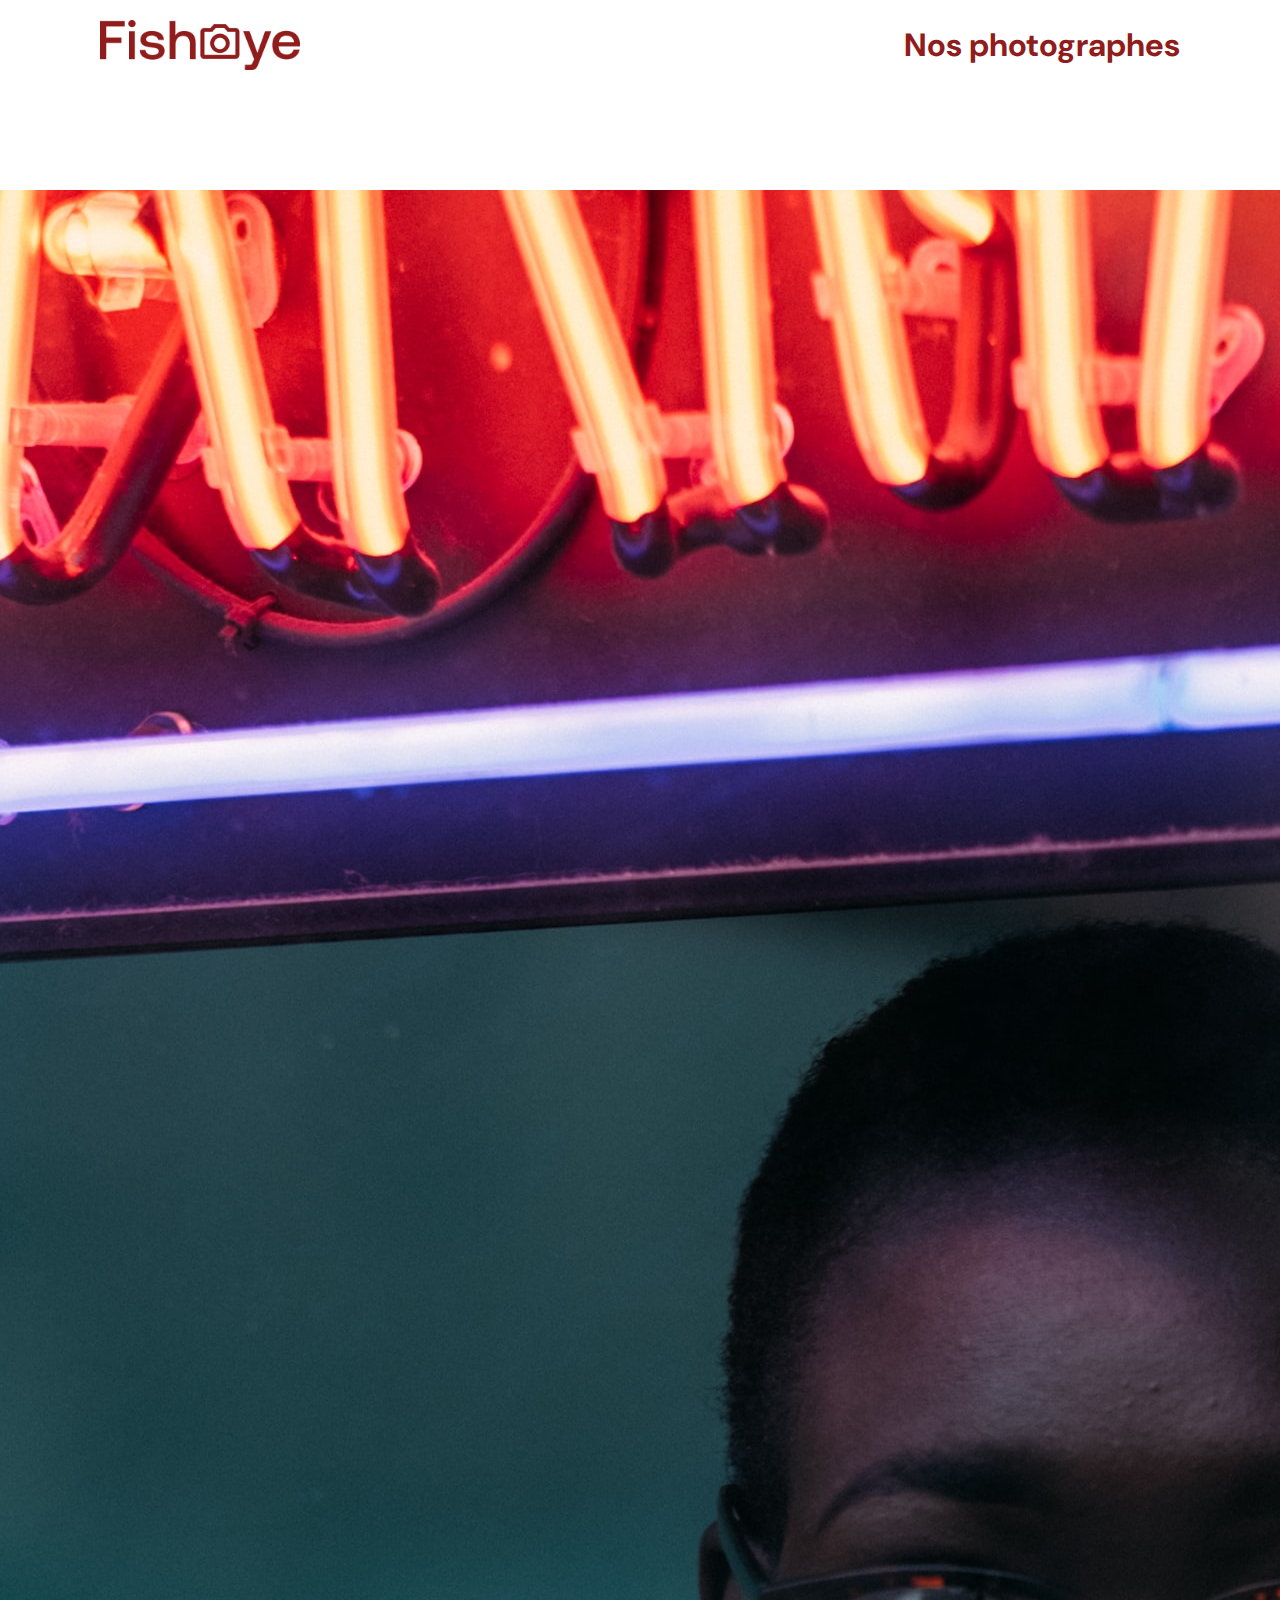
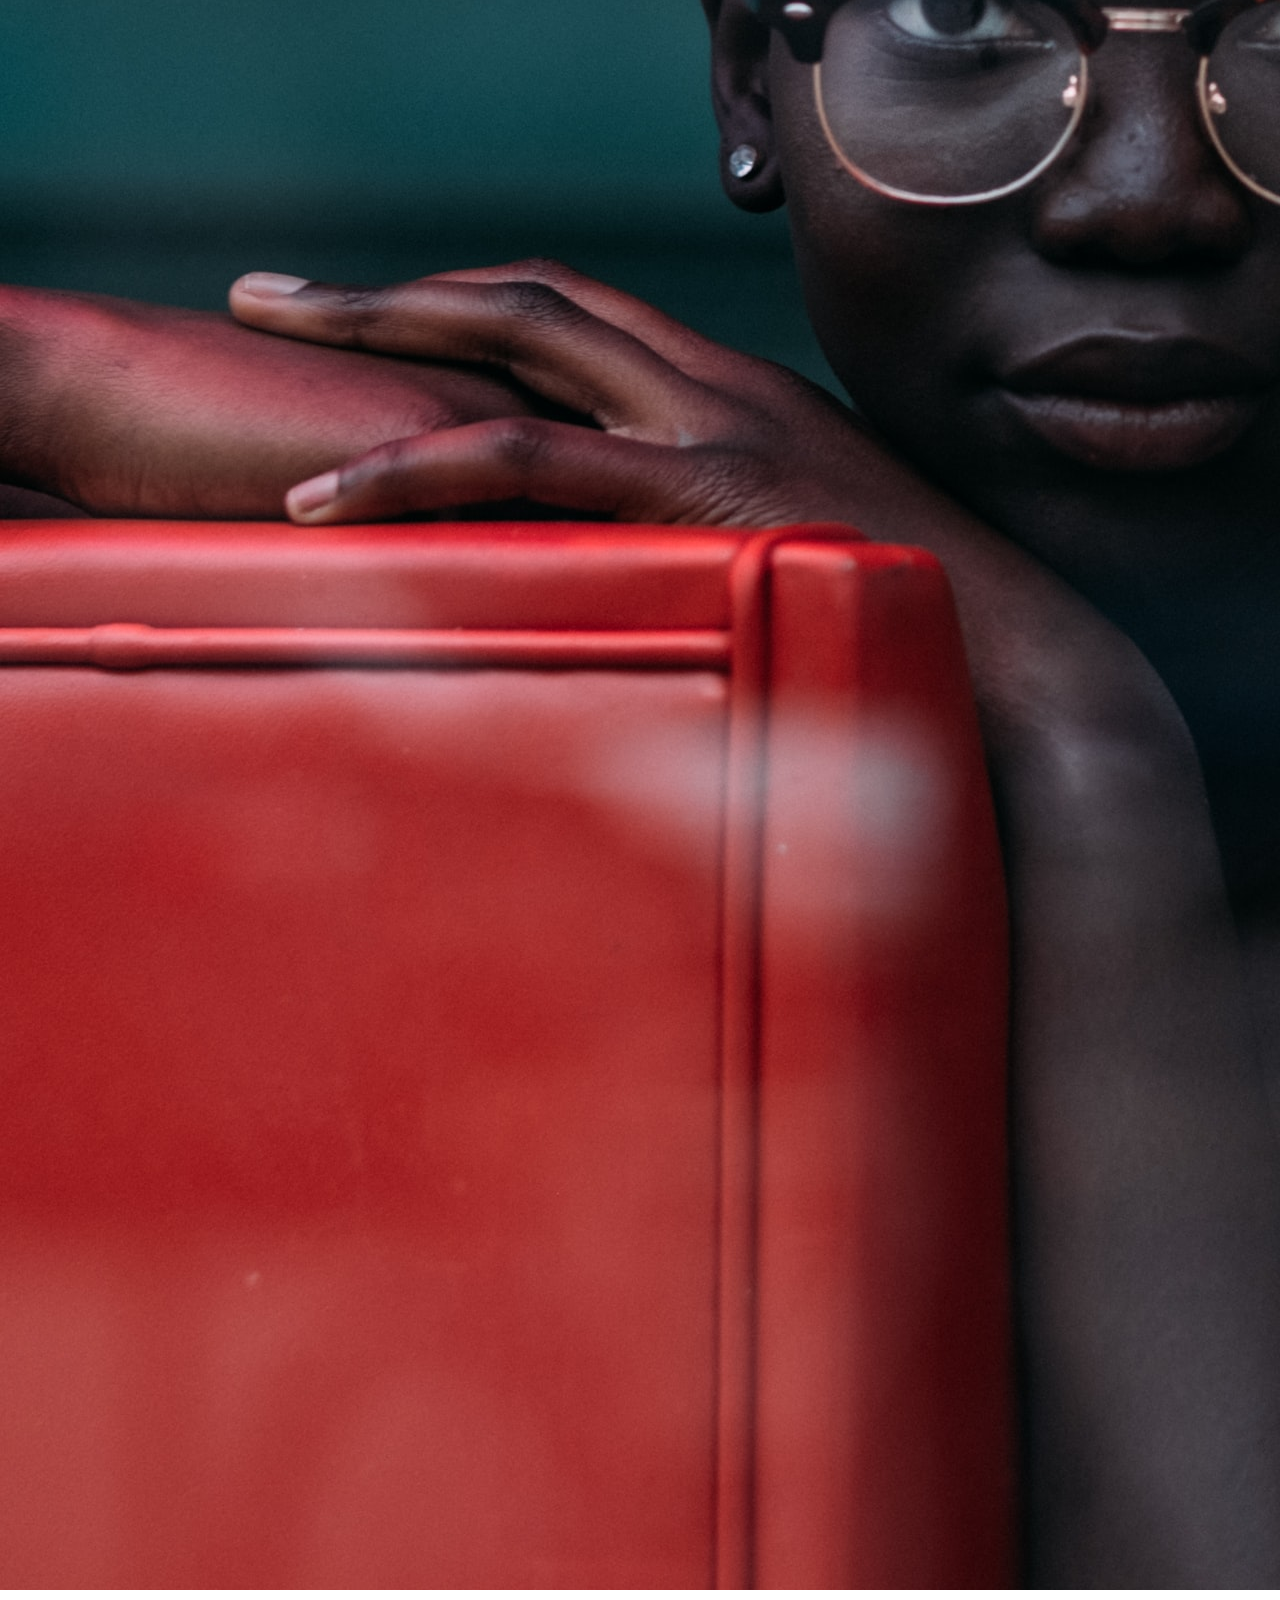
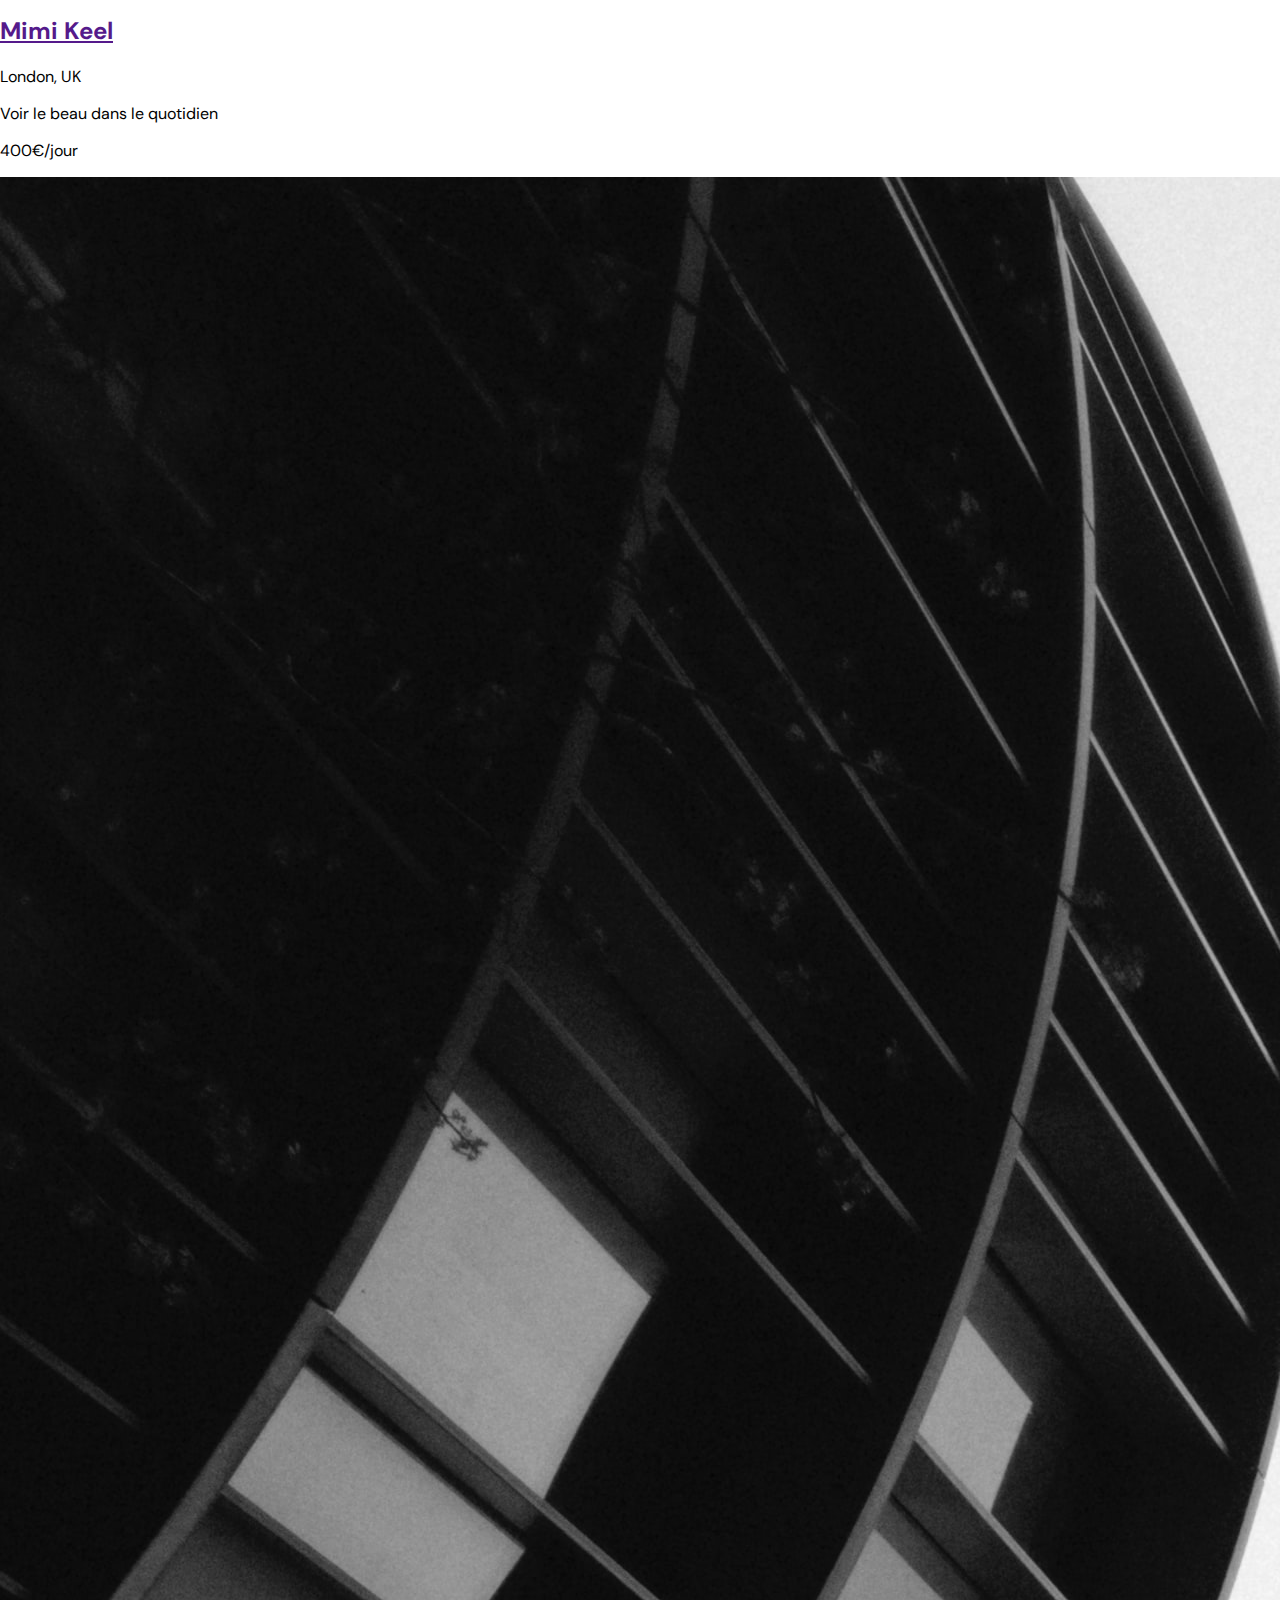
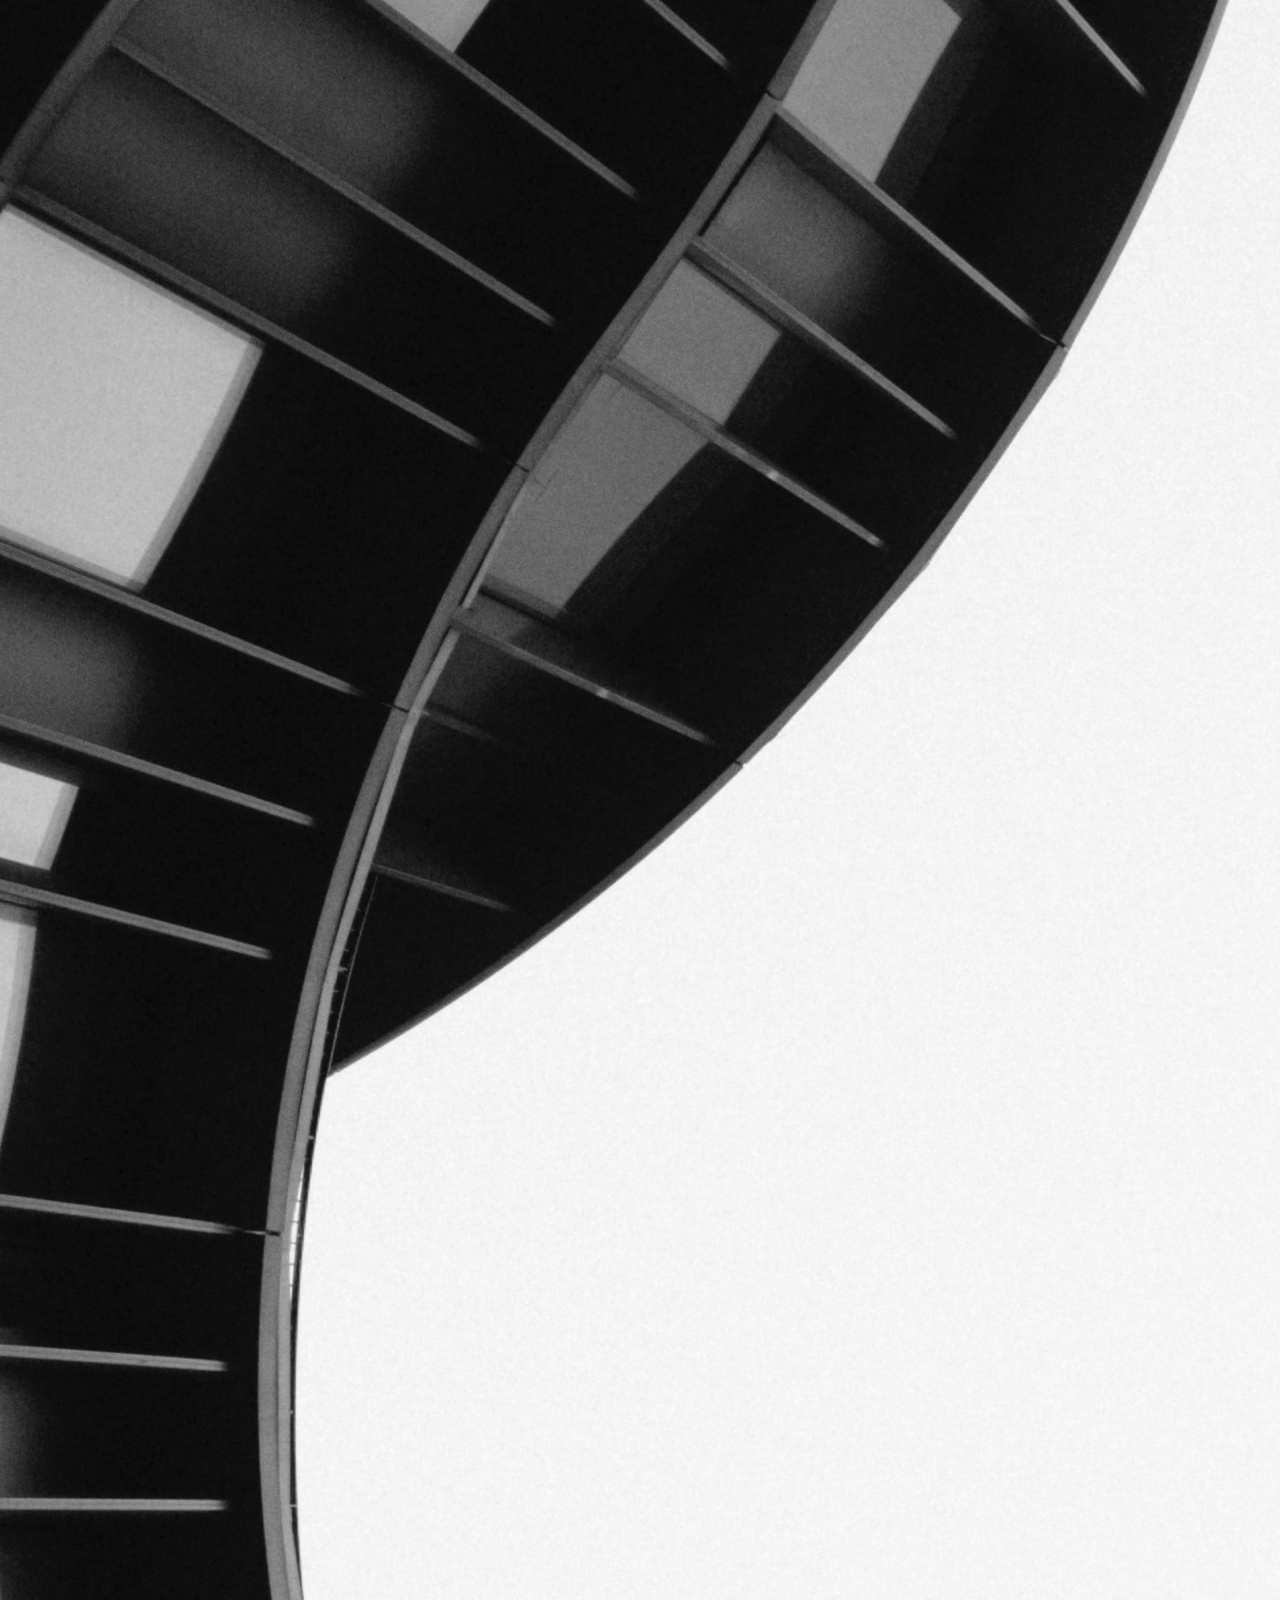
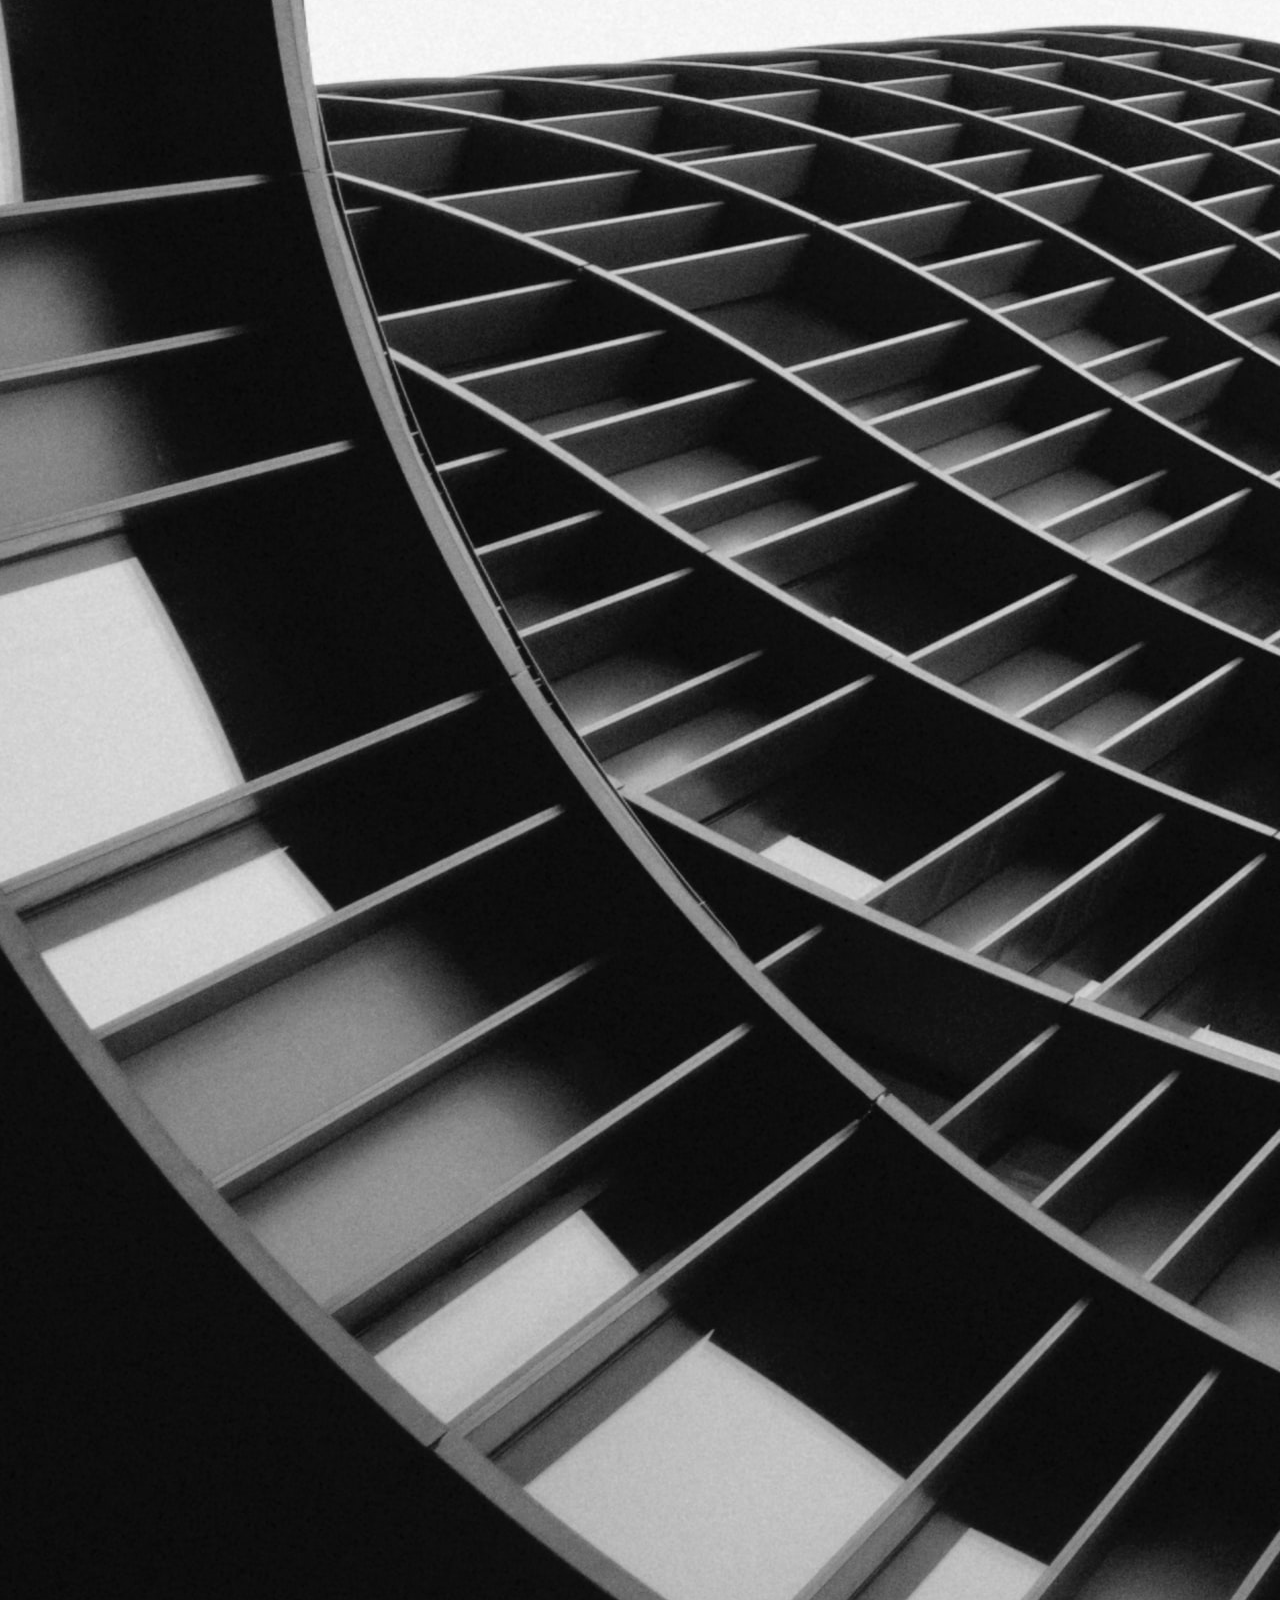
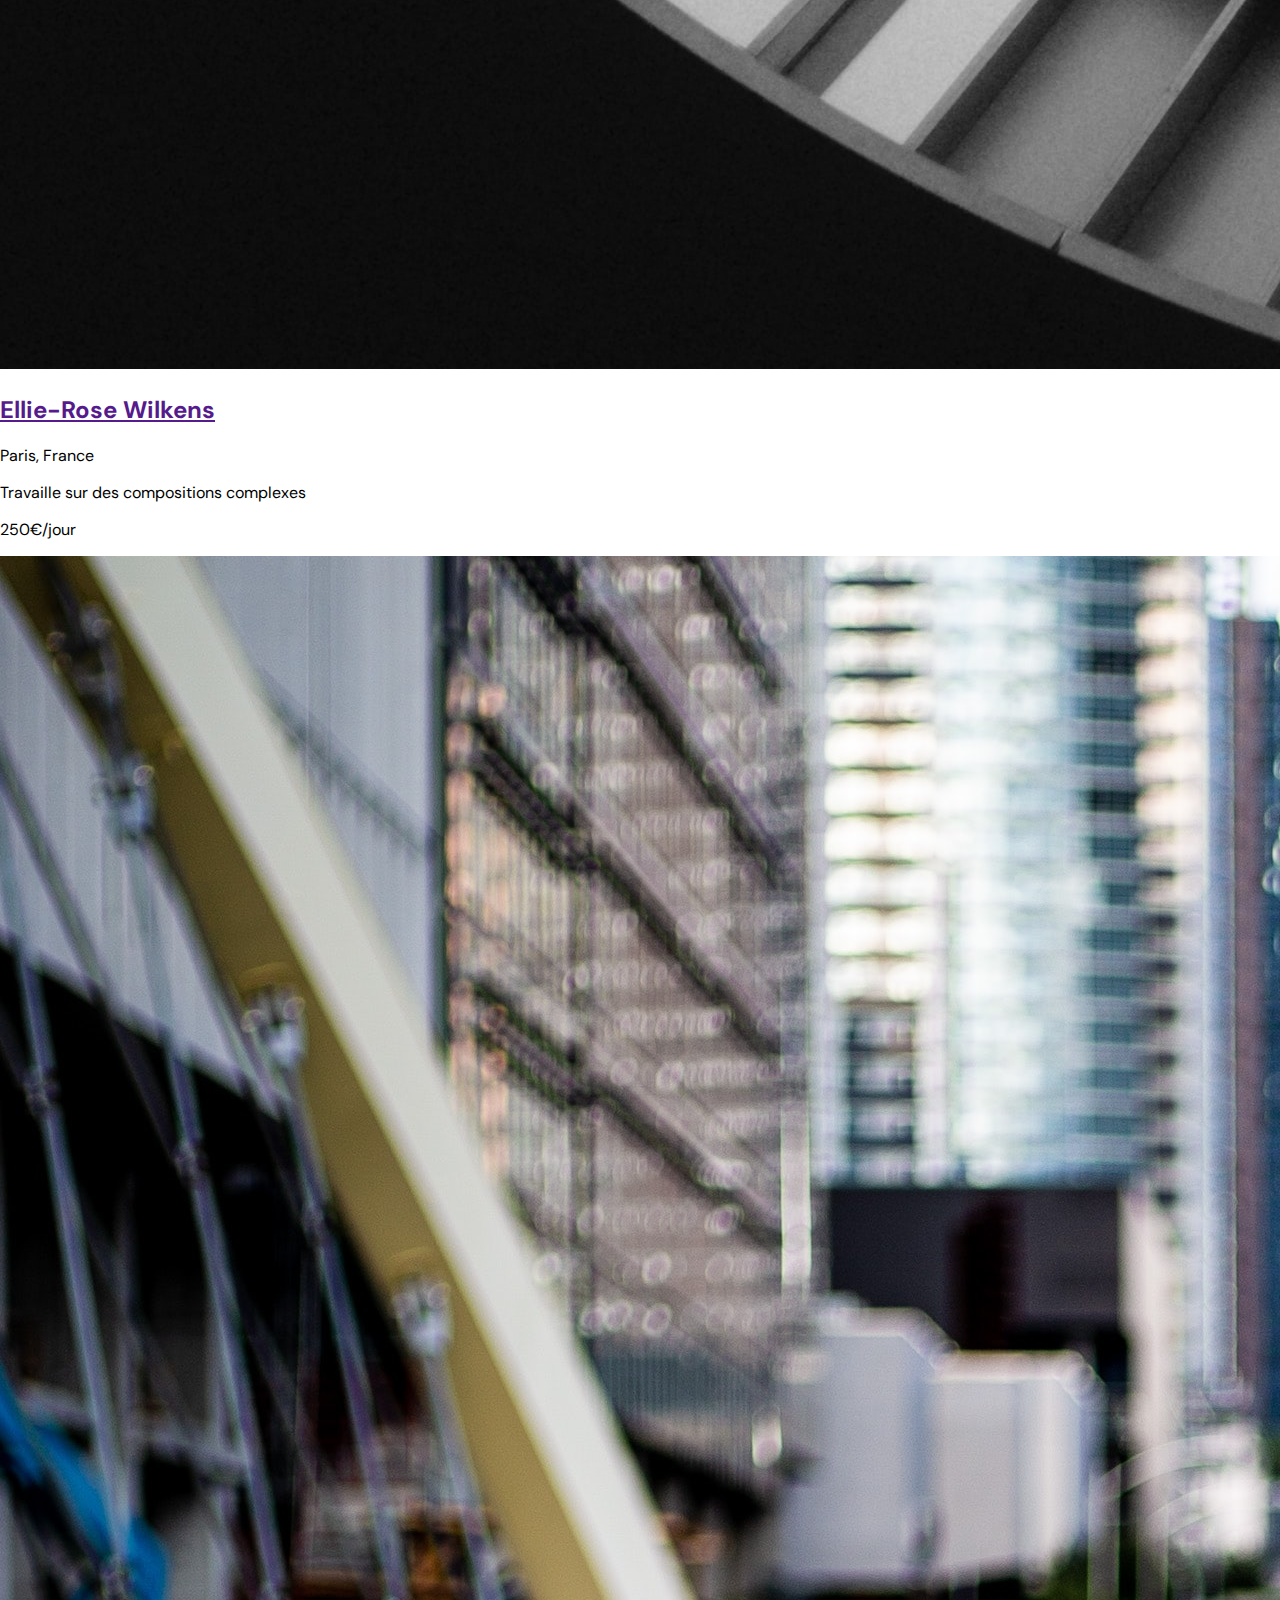
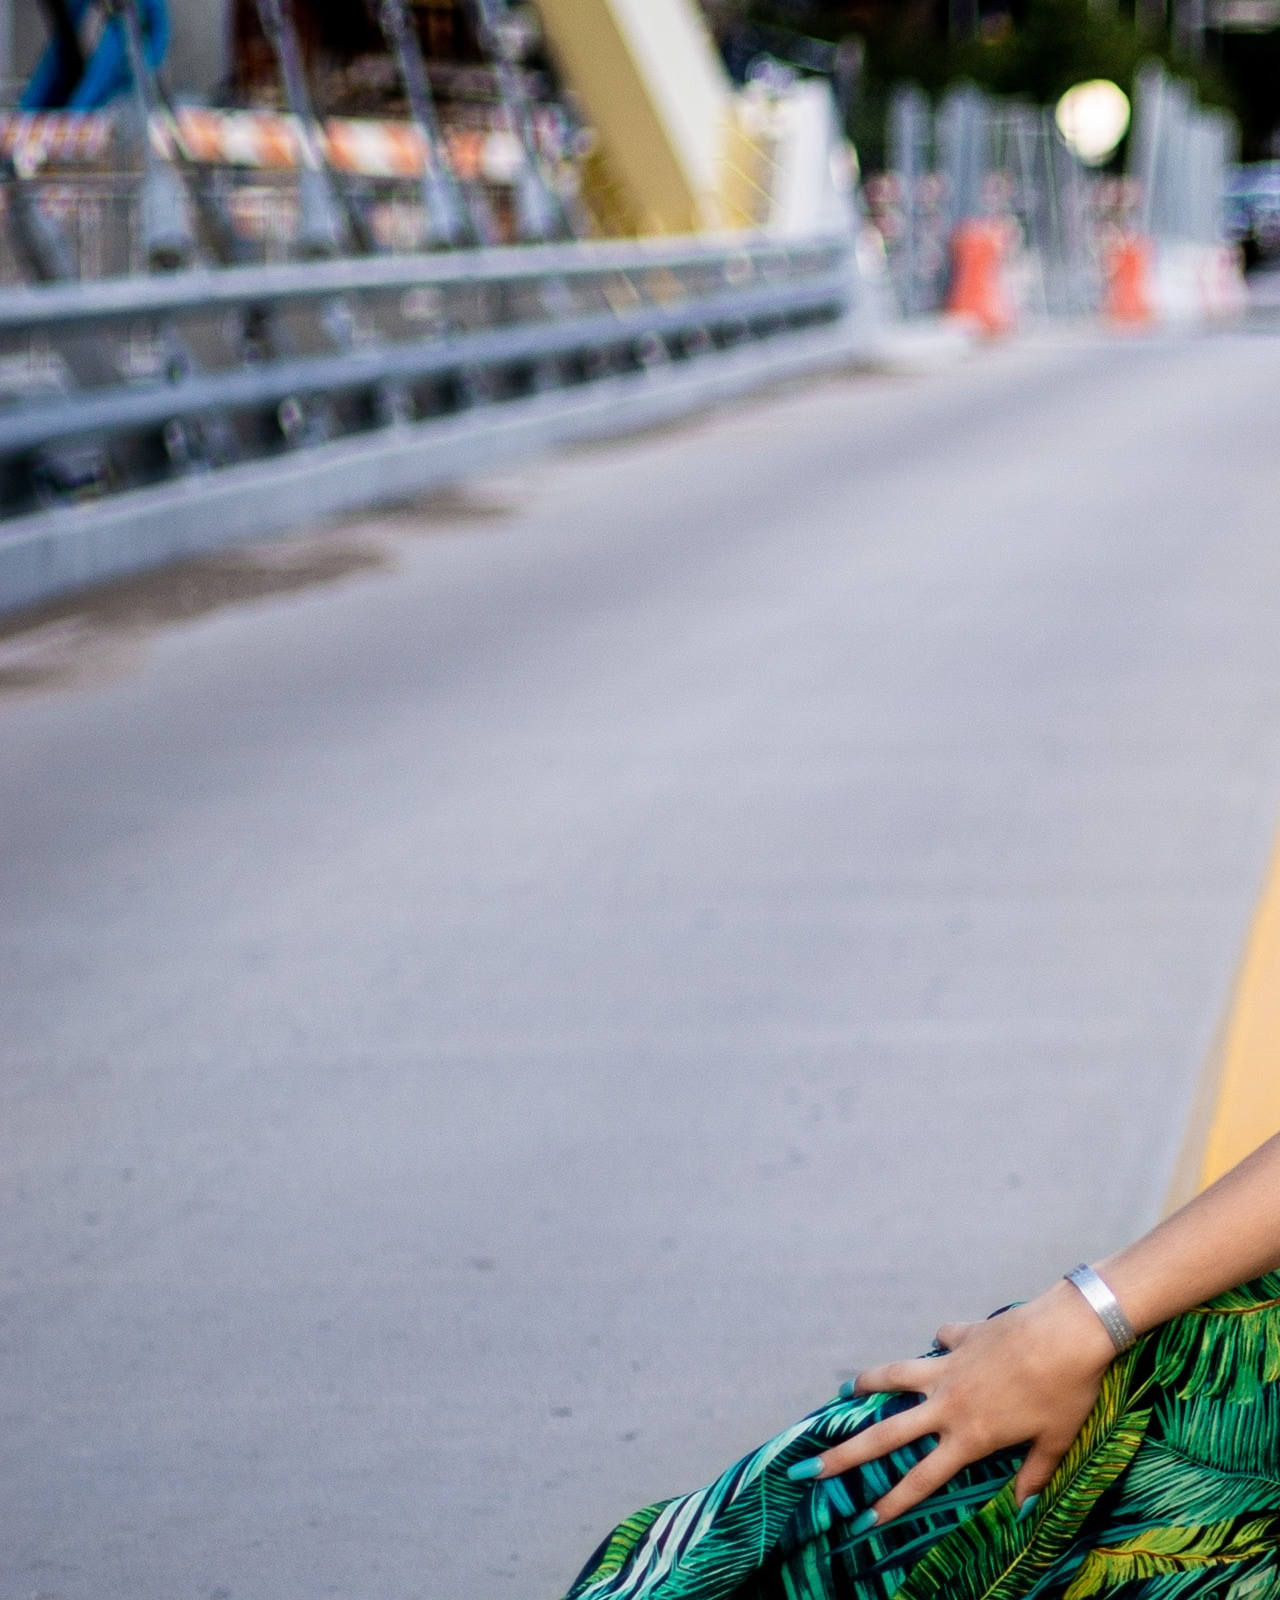
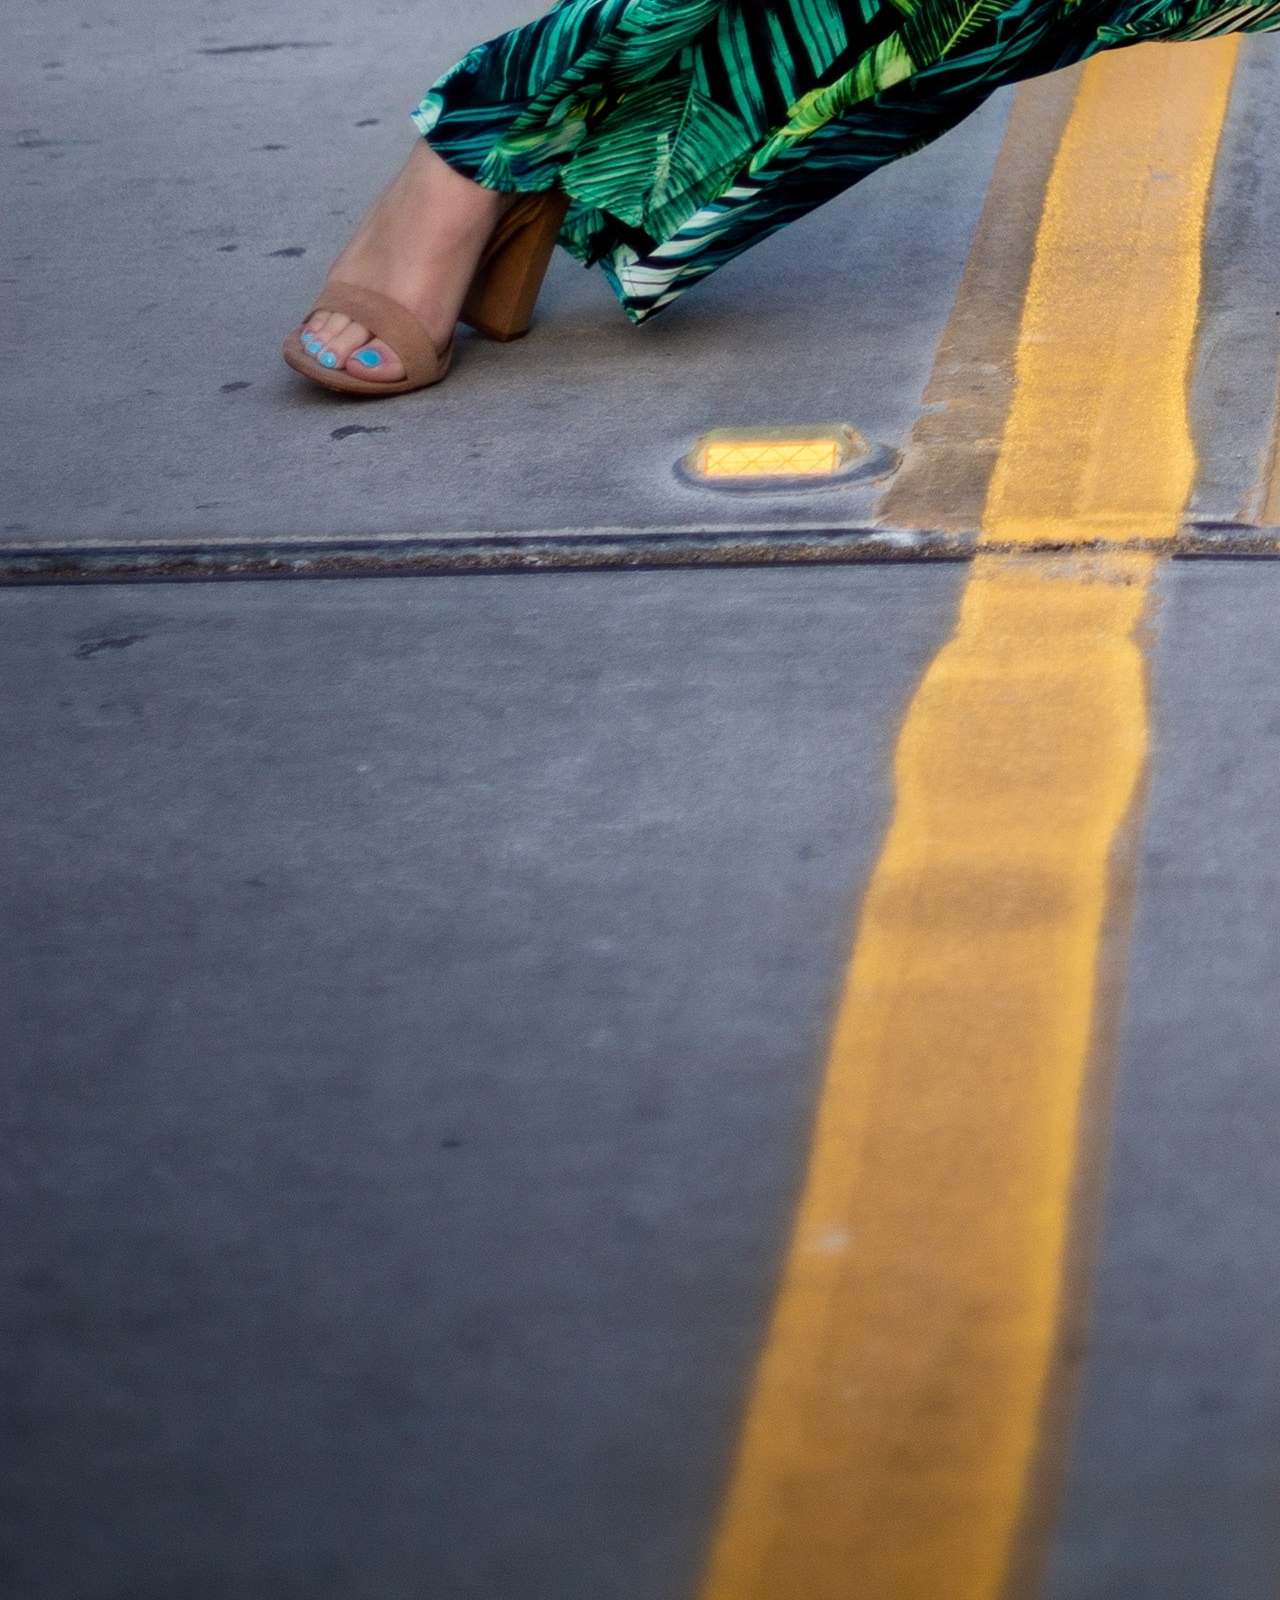
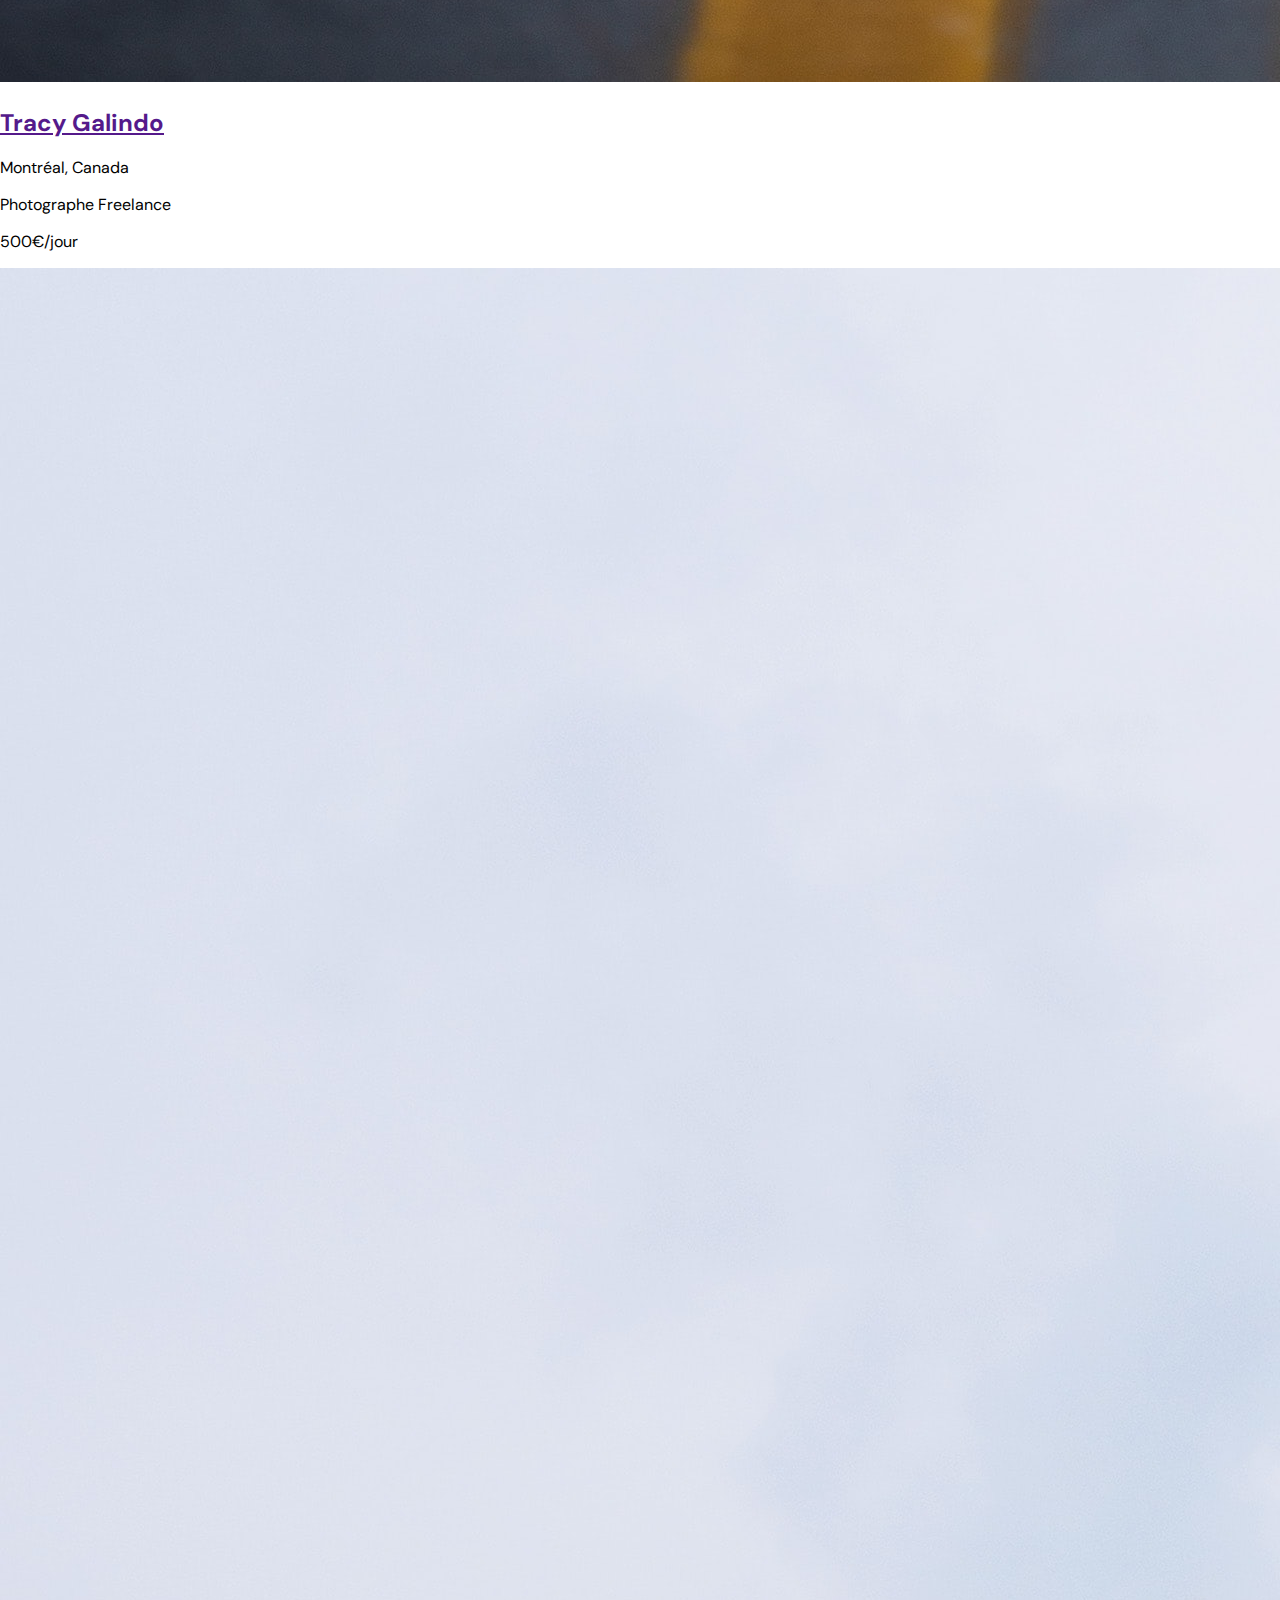
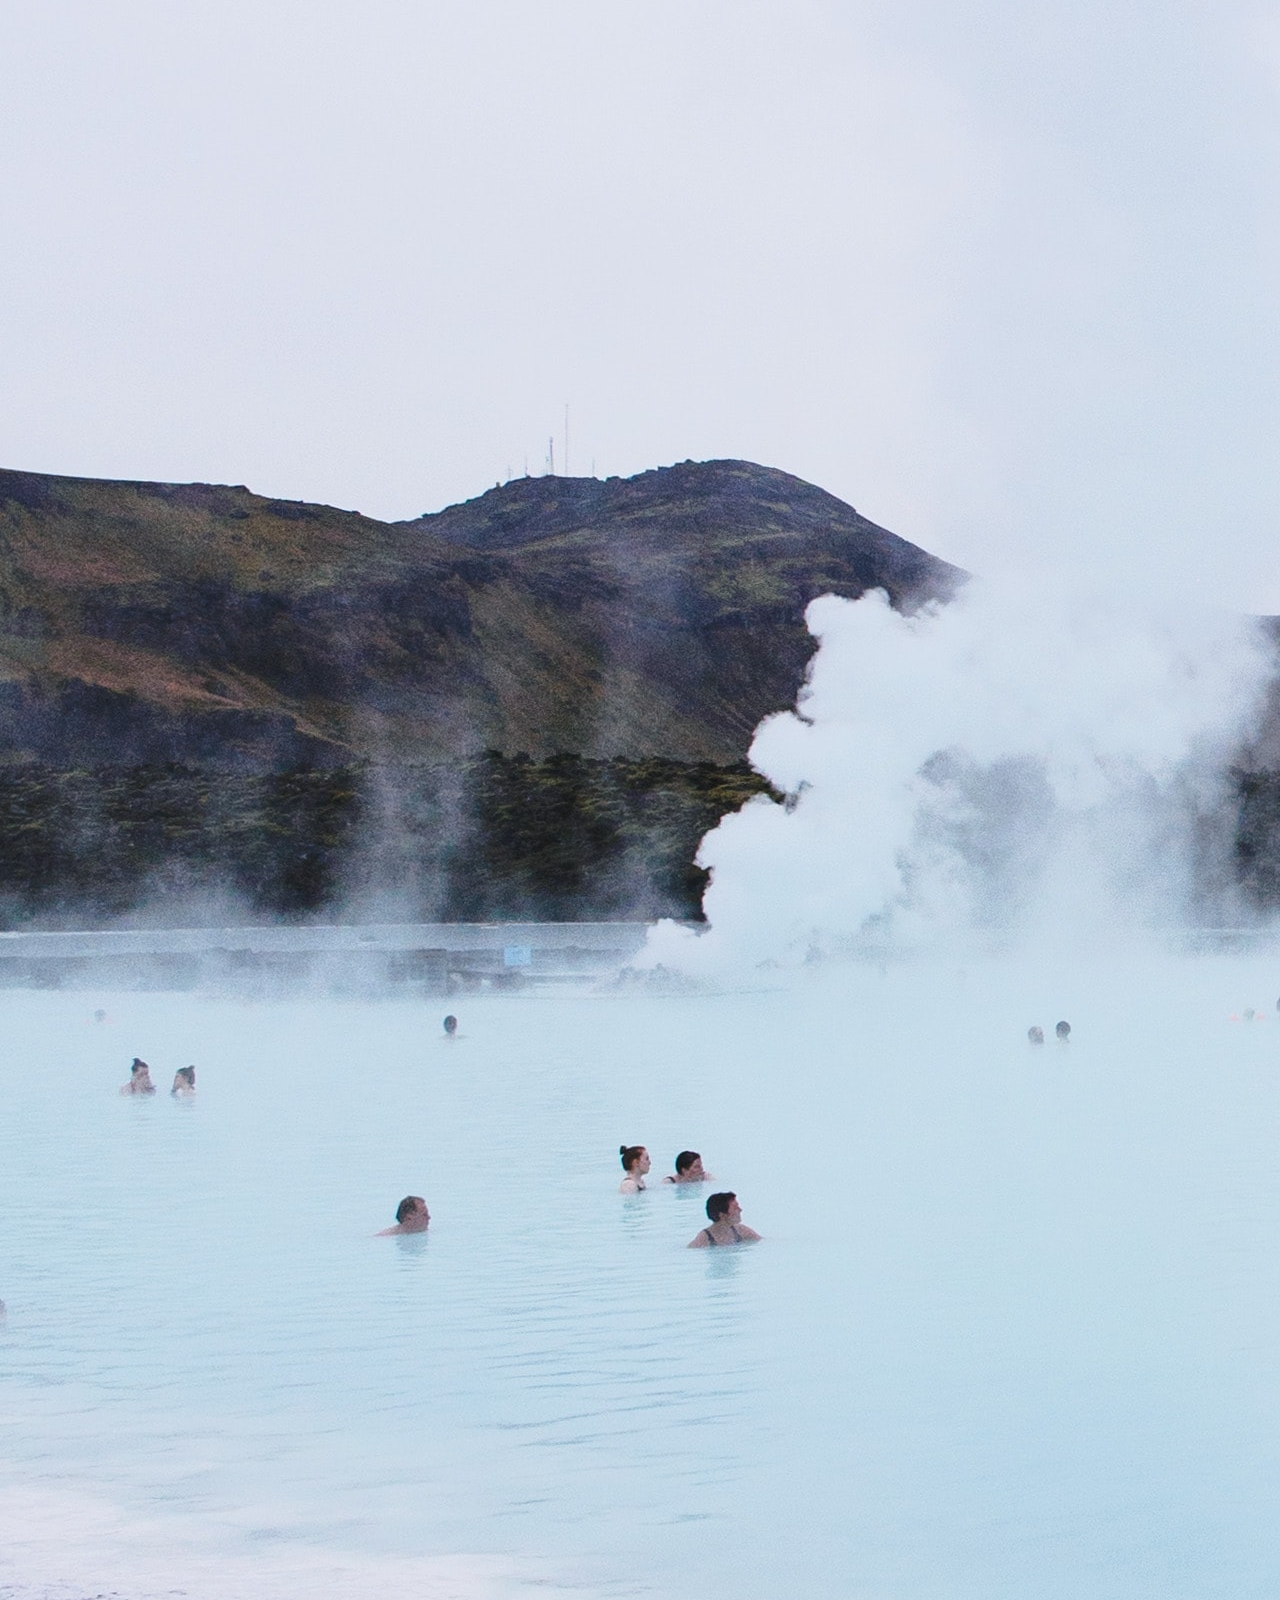
==== index.html @ dbdde091 "ajout de dossier premier commit" ====
<!DOCTYPE html>
<html>
  <head>
    <link href="css/style.css" rel="stylesheet" type="text/css" />
    <meta charset="utf-8" />
    <link rel="icon" type="image/png" href="assets/favicon.png" />
    <link
      href="https://fonts.googleapis.com/css?family=DM+Sans&display=swap"
      rel="stylesheet"
    />
    <title>Fisheye</title>
  </head>
  <body>
    <header>
      <img src="assets/images/logo.png" class="logo" />
      <h1>Nos photographes</h1>
    </header>
    <main id="main">
      <div class="photographer_section"></div>
      <article class="photographe">
        <a href="" class="photographe_img">
          <img src="img/MK.jpg" alt="Portrait de Mimi Keel" />
          <h2>Mimi Keel</h2>
        </a>
        <div class="photographe_texte">
          <p class="photographe_texte_localisation">London, UK</p>
          <p class="photographe_texte_motivation">
            Voir le beau dans le quotidien
          </p>
          <p class="photographe_texte_prix">400€/jour</p>
        </div>
      </article>
      <article class="photographe">
        <a href="" class="photographe_img">
          <img src="img/ER.jpg" alt="Portrait d'Ellie-Rose Wilkens" />
          <h2>Ellie-Rose Wilkens</h2>
        </a>
        <div class="photographe_texte">
          <p class="photographe_texte_localisation">Paris, France</p>
          <p class="photographe_texte_motivation">
            Travaille sur des compositions complexes
          </p>
          <p class="photographe_texte_prix">250€/jour</p>
        </div>
      </article>
      <article class="photographe">
        <a href="" class="photographe_img">
          <img src="img/TG.jpg" alt="Portrait de Tracy Galindo" />
          <h2>Tracy Galindo</h2>
        </a>
        <div class="photographe_texte">
          <p class="photographe_texte_localisation">Montréal, Canada</p>
          <p class="photographe_texte_motivation">Photographe Freelance</p>
          <p class="photographe_texte_prix">500€/jour</p>
        </div>
      </article>
      <article class="photographe">
        <a href="" class="photographe_img">
          <img src="img/NB.jpg" alt="Portrait de Nabeel Bradford" />
          <h2>Nabeel Bradford</h2>
        </a>
        <div class="photographe_texte">
          <p class="photographe_texte_localisation">Mexico City, Mexico</p>
          <p class="photographe_texte_motivation">
            Je vais toujours de l'avant
          </p>
          <p class="photographe_texte_prix">350€/jour</p>
        </div>
      </article>
      <article class="photographe">
        <a href="" class="photographe_img">
          <img src="img/RD.jpg" alt="Portrait de Rhode Dubois" />
          <h2>Rhode Dubois</h2>
        </a>
        <div class="photographe_texte">
          <p class="photographe_texte_localisation">Barcelona, Spain</p>
          <p class="photographe_texte_motivation">Créatrice de souvenirs</p>
          <p class="photographe_texte_prix">375€/jour</p>
        </div>
      </article>
      <article class="photographe">
        <a href="" class="photographe_img">
          <img src="img/Marcel.jpg" alt="Portrait d'Ellie-Rose Wilkens" />
          <h2>Marcel Nikolic</h2>
        </a>
        <div class="photographe_texte">
          <p class="photographe_texte_localisation">Berlin, Germany</p>
          <p class="photographe_texte_motivation">
            Toujours à la recherche de LA photo
          </p>
          <p class="photographe_texte_prix">300€/jour</p>
        </div>
      </article>
    </main>
    <script src="scripts/factories/Photographer.js"></script>
    <script src="scripts/pages/index.js"></script>
    <script src="scripts/pages/photographer.js"></script>
  </body>
</html>
---- css/style.css ----
@import url("photographer.css");

body {
    font-family: "DM Sans", sans-serif;
    margin: 0;
}


header {
    display: flex;
    flex-direction: row;
    justify-content: space-between;
    align-items: center;
    height: 90px;
}

h1 {
    color: #901C1C;
    margin-right: 100px;
}

.logo {
    height: 50px;
    margin-left: 100px;
}

.photographer_section {
    display: grid;
    grid-template-columns: 1fr 1fr 1fr;
    gap: 70px;
    margin-top: 100px;
}

.photographer_section article {
    justify-self: center;
    display: flex;
    justify-content: center;
    align-items: center;
    flex-direction: column;
}

.photographer_section article h2 {
    color: #D3573C;
    font-size: 36px;
}

.photographer_section article img {
    height: 200px;
    width: 200px;
}
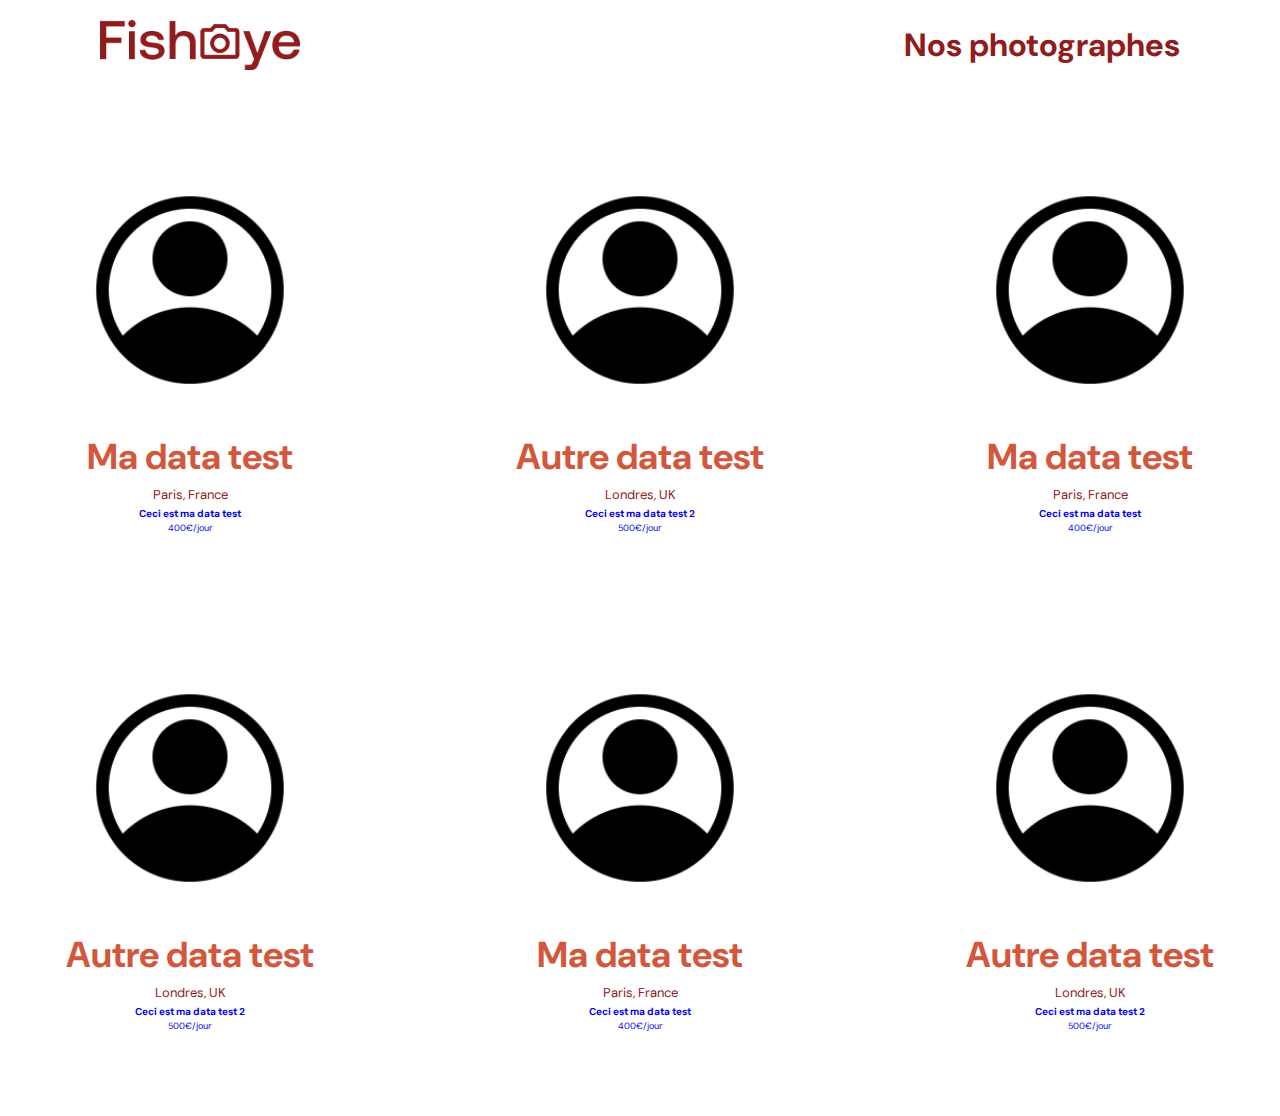
==== commit 88fce9a4: "Création de la bannière (getUserBannerDOM) et de la modale sur media.html" ====
--- a/index.html
+++ b/index.html
@@ -17,83 +17,8 @@
     </header>
     <main id="main">
       <div class="photographer_section"></div>
-      <article class="photographe">
-        <a href="" class="photographe_img">
-          <img src="img/MK.jpg" alt="Portrait de Mimi Keel" />
-          <h2>Mimi Keel</h2>
-        </a>
-        <div class="photographe_texte">
-          <p class="photographe_texte_localisation">London, UK</p>
-          <p class="photographe_texte_motivation">
-            Voir le beau dans le quotidien
-          </p>
-          <p class="photographe_texte_prix">400€/jour</p>
-        </div>
-      </article>
-      <article class="photographe">
-        <a href="" class="photographe_img">
-          <img src="img/ER.jpg" alt="Portrait d'Ellie-Rose Wilkens" />
-          <h2>Ellie-Rose Wilkens</h2>
-        </a>
-        <div class="photographe_texte">
-          <p class="photographe_texte_localisation">Paris, France</p>
-          <p class="photographe_texte_motivation">
-            Travaille sur des compositions complexes
-          </p>
-          <p class="photographe_texte_prix">250€/jour</p>
-        </div>
-      </article>
-      <article class="photographe">
-        <a href="" class="photographe_img">
-          <img src="img/TG.jpg" alt="Portrait de Tracy Galindo" />
-          <h2>Tracy Galindo</h2>
-        </a>
-        <div class="photographe_texte">
-          <p class="photographe_texte_localisation">Montréal, Canada</p>
-          <p class="photographe_texte_motivation">Photographe Freelance</p>
-          <p class="photographe_texte_prix">500€/jour</p>
-        </div>
-      </article>
-      <article class="photographe">
-        <a href="" class="photographe_img">
-          <img src="img/NB.jpg" alt="Portrait de Nabeel Bradford" />
-          <h2>Nabeel Bradford</h2>
-        </a>
-        <div class="photographe_texte">
-          <p class="photographe_texte_localisation">Mexico City, Mexico</p>
-          <p class="photographe_texte_motivation">
-            Je vais toujours de l'avant
-          </p>
-          <p class="photographe_texte_prix">350€/jour</p>
-        </div>
-      </article>
-      <article class="photographe">
-        <a href="" class="photographe_img">
-          <img src="img/RD.jpg" alt="Portrait de Rhode Dubois" />
-          <h2>Rhode Dubois</h2>
-        </a>
-        <div class="photographe_texte">
-          <p class="photographe_texte_localisation">Barcelona, Spain</p>
-          <p class="photographe_texte_motivation">Créatrice de souvenirs</p>
-          <p class="photographe_texte_prix">375€/jour</p>
-        </div>
-      </article>
-      <article class="photographe">
-        <a href="" class="photographe_img">
-          <img src="img/Marcel.jpg" alt="Portrait d'Ellie-Rose Wilkens" />
-          <h2>Marcel Nikolic</h2>
-        </a>
-        <div class="photographe_texte">
-          <p class="photographe_texte_localisation">Berlin, Germany</p>
-          <p class="photographe_texte_motivation">
-            Toujours à la recherche de LA photo
-          </p>
-          <p class="photographe_texte_prix">300€/jour</p>
-        </div>
-      </article>
     </main>
-    <script src="scripts/factories/Photographer.js"></script>
-    <script src="scripts/pages/index.js"></script>
-    <script src="scripts/pages/photographer.js"></script>
+    <script src="scripts/factories/photographerFactory.js" defer></script>
+    <script src="scripts/pages/index.js" defer></script>
   </body>
 </html>
--- a/css/style.css
+++ b/css/style.css
@@ -1,50 +1,186 @@
 @import url("photographer.css");
+@import url("lightbox.css");
 
+/******** PHOTOGRAPHER-INDEX.HTML********/
 body {
-    font-family: "DM Sans", sans-serif;
-    margin: 0;
+  font-family: "DM Sans", sans-serif;
+  margin: 0;
 }
 
-
 header {
-    display: flex;
-    flex-direction: row;
-    justify-content: space-between;
-    align-items: center;
-    height: 90px;
+  display: flex;
+  flex-direction: row;
+  justify-content: space-between;
+  align-items: center;
+  height: 90px;
 }
 
 h1 {
-    color: #901C1C;
-    margin-right: 100px;
+  color: #901c1c;
+  margin-right: 100px;
 }
 
 .logo {
-    height: 50px;
-    margin-left: 100px;
+  height: 50px;
+  margin-left: 100px;
 }
 
 .photographer_section {
-    display: grid;
-    grid-template-columns: 1fr 1fr 1fr;
-    gap: 70px;
-    margin-top: 100px;
+  display: grid;
+  grid-template-columns: 1fr 1fr 1fr;
+  gap: 70px;
+  margin-top: 100px;
+}
+.photographer_section a {
+  display: flex;
+  justify-content: center;
+  text-decoration: none;
+  padding: 0%;
+}
+.photographer_card {
+  justify-self: center;
+  display: flex;
+  justify-content: center;
+  align-items: center;
+  flex-direction: column;
+  width: 263px;
+  white-space: nowrap;
+  margin-bottom: 75px;
 }
 
-.photographer_section article {
-    justify-self: center;
-    display: flex;
-    justify-content: center;
-    align-items: center;
-    flex-direction: column;
+.photographer_name {
+  color: #d3573c;
+  font-size: 2.25em;
+  margin: 1.188em 0 0 0;
 }
 
-.photographer_section article h2 {
-    color: #D3573C;
-    font-size: 36px;
+.photographer_img {
+  height: 200px;
+  width: 200px;
+  border-radius: 50%;
+  object-fit: cover;
+}
+.photographer_description {
+  display: flex;
+  flex-direction: column;
+}
+.photographer_description .city {
+  font-size: 0.813em;
+  font-weight: 400;
+  color: #901c1c;
+  justify-content: center;
+  display: flex;
+  margin: 6px 0 0 0;
 }
 
-.photographer_section article img {
-    height: 200px;
-    width: 200px;
-}+.photographer_description .tagline {
+  font-size: 0.625em;
+  font-weight: bold;
+  margin: 4px 0 0 0;
+  text-align: center;
+}
+
+.photographer_description .price {
+  font-size: 0.563em;
+  text-align: center;
+  margin-top: 2px;
+}
+
+/********IMAGE & VIDEO MEDIA.HTML********/
+
+.mediaContainer {
+  display: flex;
+  justify-content: space-between;
+  flex-wrap: wrap;
+  margin: 50px 100px;
+}
+
+.containersImageCards,
+.containersVideoCards {
+  width: 28%;
+  margin-bottom: 30px;
+}
+
+.enterLightbox {
+  display: flex;
+  border-radius: 5px;
+}
+.enterLightbox:hover {
+  cursor: pointer;
+}
+.imageMedia,
+.videoMedia {
+  object-fit: cover;
+  height: 300px;
+  width: 100%;
+  border-radius: 5px;
+  position: relative;
+  transform: scale(1);
+  transition: transform 0.6s linear;
+}
+
+.sousTitre {
+  display: flex;
+  justify-content: space-between;
+  flex-wrap: nowrap;
+  margin-top: 3px;
+  font-size: 1.5em;
+  color: #901c1c;
+}
+
+.titleMedia {
+  text-overflow: ellipsis;
+  margin: 0px;
+  overflow: hidden;
+  font-size: 1em;
+  font-weight: normal;
+  white-space: nowrap;
+}
+/*Heart*/
+.heartLike {
+  display: flex;
+  align-items: baseline;
+  flex-wrap: nowrap;
+}
+
+.heartButton {
+  cursor: pointer;
+  background: none;
+  margin-left: 6px;
+  color: inherit;
+  padding: 0;
+  border: none;
+  /* padding-top: 5px; */
+}
+
+.heartButton .fas {
+  font-size: 1.6em;
+}
+
+.heart {
+  color: #ea2027;
+}
+
+.heart:hover {
+  animation: SHeart 1s linear;
+  color: #901c1c;
+}
+@keyframes SHeart {
+  0% {
+    transform: scale(1);
+  }
+  15% {
+    transform: scale(1.3);
+  }
+  30% {
+    transform: scale(1);
+  }
+  45% {
+    transform: scale(1.3);
+  }
+  60% {
+    transform: scale(1);
+  }
+}
+/**********LIGHTBOX************/
+/*Insérer le ccs de jsfiddle*/
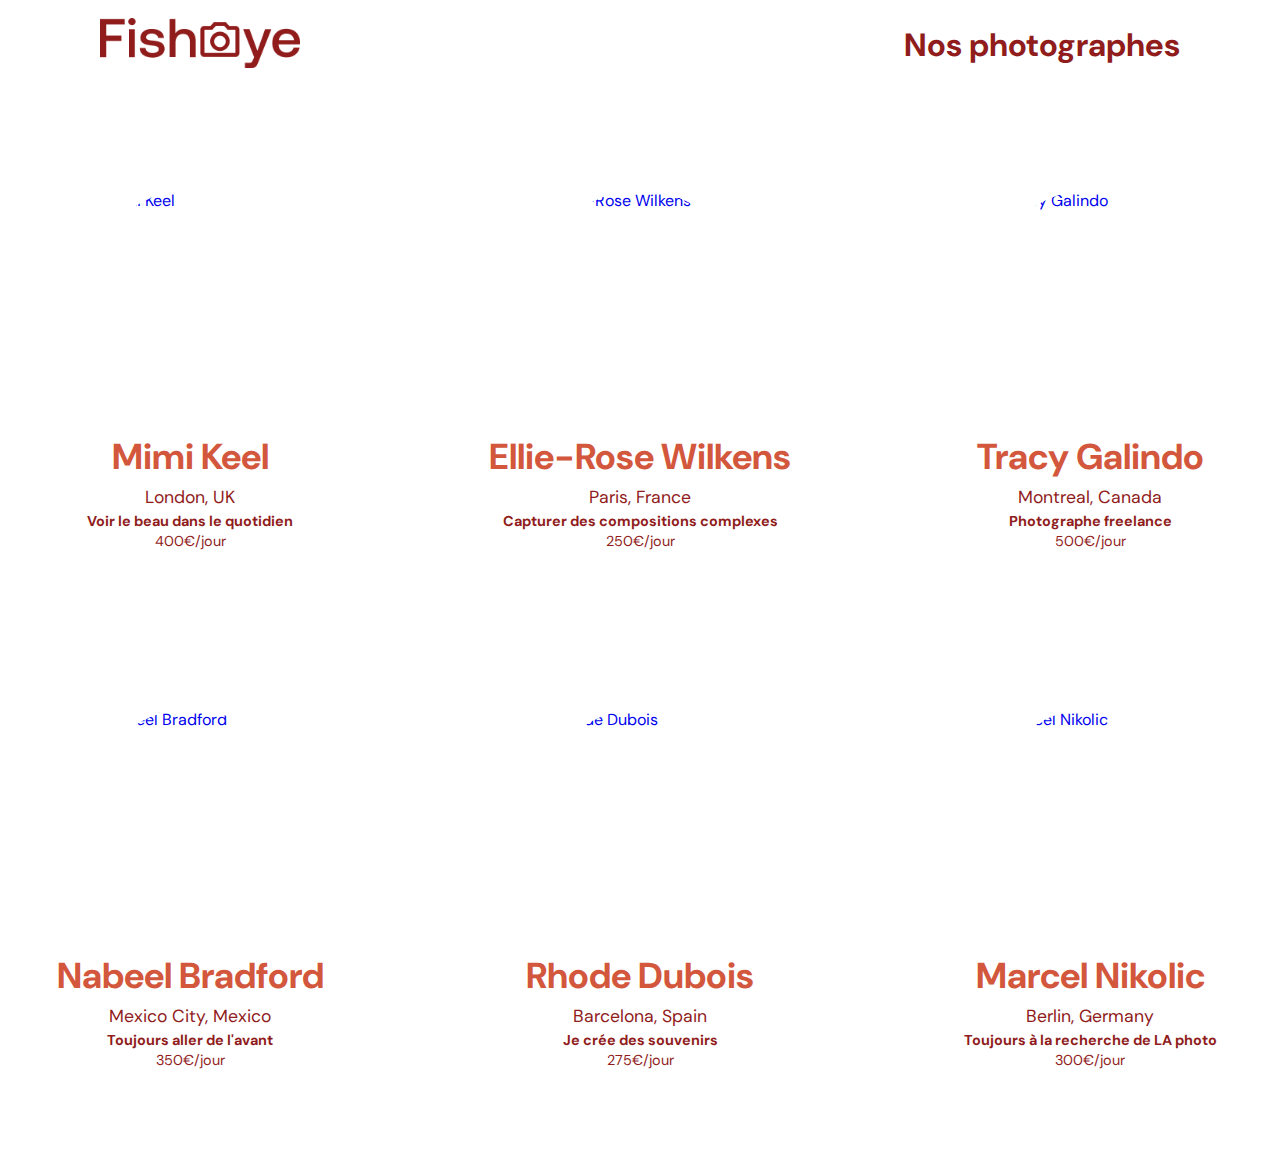
==== commit 784650e2: "Création du DropDown (trier par...) et création des tris Popularité et Titres mais PROBLEMESs" ====
--- a/index.html
+++ b/index.html
@@ -12,7 +12,12 @@
   </head>
   <body>
     <header>
-      <img src="assets/images/logo.png" class="logo" />
+      <a
+        href="index.html"
+        aria-label="Cela permet de naviguer vers la page d'accueil/des photograpges"
+      >
+        <img src="assets/images/logo.png" alt="Logo Fisheye" class="logo" />
+      </a>
       <h1>Nos photographes</h1>
     </header>
     <main id="main">
--- a/css/style.css
+++ b/css/style.css
@@ -54,6 +54,12 @@
   margin: 1.188em 0 0 0;
 }
 
+.photographer_name:hover {
+  color: #901c1c;
+
+  font-size: 2.28em;
+}
+
 .photographer_img {
   height: 200px;
   width: 200px;
@@ -63,9 +69,10 @@
 .photographer_description {
   display: flex;
   flex-direction: column;
+  color: #901c1c;
 }
 .photographer_description .city {
-  font-size: 0.813em;
+  font-size: 1.1em;
   font-weight: 400;
   color: #901c1c;
   justify-content: center;
@@ -74,14 +81,14 @@
 }
 
 .photographer_description .tagline {
-  font-size: 0.625em;
+  font-size: 0.9em;
   font-weight: bold;
   margin: 4px 0 0 0;
   text-align: center;
 }
 
 .photographer_description .price {
-  font-size: 0.563em;
+  font-size: 0.9em;
   text-align: center;
   margin-top: 2px;
 }
@@ -104,6 +111,7 @@
 .enterLightbox {
   display: flex;
   border-radius: 5px;
+  position: relative;
 }
 .enterLightbox:hover {
   cursor: pointer;
@@ -117,6 +125,11 @@
   position: relative;
   transform: scale(1);
   transition: transform 0.6s linear;
+}
+
+.imageMedia:hover,
+.videoMedia:hover {
+  transform: scale(1.02);
 }
 
 .sousTitre {
